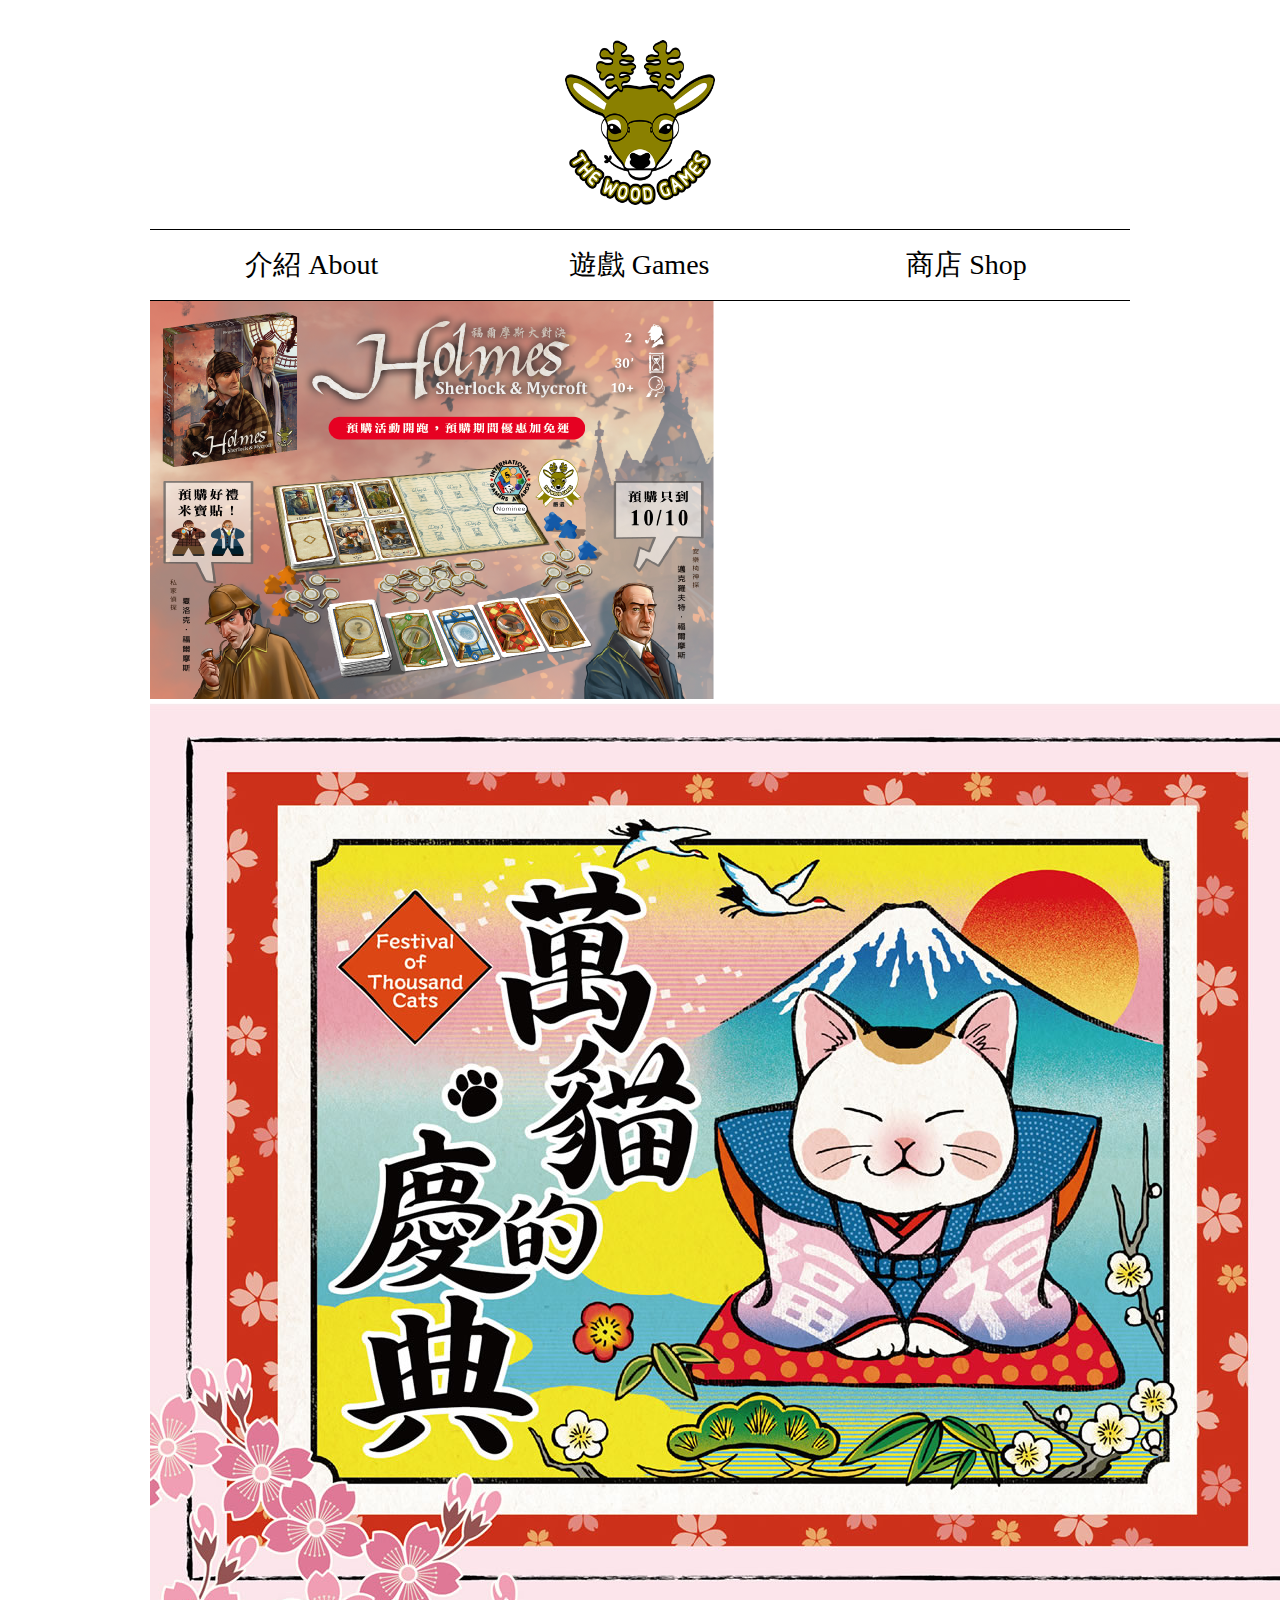
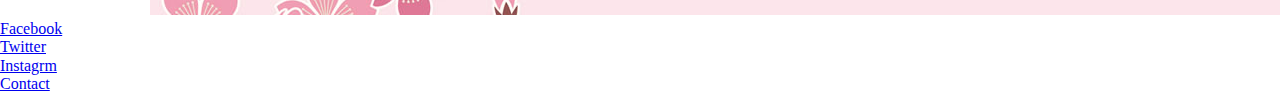
==== thewoodgames_1101/index.html @ 2da6155d "test" ====
<!DOCTYPE html>
<html lang="zh-Haunt-TW">
<head>
    <meta charset="UTF-8">
    <meta name="viewport" content="width=device-width, initial-scale=1.0">
    <title>Document</title>
    <link rel="stylesheet" href="css/main.css">
    <link rel="stylesheet" href="css/normailze.css"> 
</head>
<body>
    <div class="main">
        <header>
            <img class="logo" src="img/logo.png" alt="">
        </header>
        <nav>
            <ul>
                <li>
                    <span>介紹</span>
                    <span class="en">About</span>
                </li>
                <li>
                    <span>遊戲</span>
                    <span class="en">Games</span>
                </li>
                <li>
                    <span>商店</span>
                    <span class="en">Shop</span>
                </li>
            </ul>
        </nav>
        <div class="content">
            <img src="img/0.5.png" alt="">
            <img src="img/DM.jpg" alt="">
        </div>
    </div>
    <footer>
        <ul>
            <li><a href="https://www.facebook.com/dasholzspiele.de/">Facebook</a></li>
            <li><a href="#">Twitter</a></li>
            <li><a href="#">Instagrm</a></li>
            <li><a href="#">Contact</a></li>
        </ul>
        <div></div>
</body>
</html>
---- thewoodgames_1101/css/main.css ----
html {
    -webkit-box-sizing: border-box;
    -moz-box-sizing: border-box;
    box-sizing: border-box;
}

*,
*:before,
*:after {
    -webkit-box-sizing: inherit;
    -moz-box-sizing: inherit;
    box-sizing: inherit;
}
ul {
    list-style-type: none;
    margin: 0;
    padding: 0;
  }
.main{
    width: 980px;
    margin: 0 auto;
}
  /* .main .logo{
    width: 150px;
  }  */
  .main>header{
    text-align: center;
    width: 800px;
    margin: 0 auto;
    padding-top: 40px;
    padding-bottom: 20px;
  }
  .main>header>img.logo{
    width: 150px;
    /* margin-top: 40px;
    margin-bottom: 20px; */
  }
.main>nav{
    border-top: 1px solid black;
    border-bottom: 1px solid black;
}

.main>nav>ul>li{
    display: inline-block;
    width: 33%;
    height: 70px;
    line-height: 70px;
    text-align: center;
    font-size: 28px;   
}
/* .en{
    color: rgb(169, 230, 29);
} */
---- thewoodgames_1101/css/normailze.css ----
/*! normalize.css v8.0.1 | MIT License | github.com/necolas/normalize.css */

/* Document
   ========================================================================== */

/**
 * 1. Correct the line height in all browsers.
 * 2. Prevent adjustments of font size after orientation changes in iOS.
 */

 html {
  line-height: 1.15; /* 1 */
  -webkit-text-size-adjust: 100%; /* 2 */
}

/* Sections
   ========================================================================== */

/**
 * Remove the margin in all browsers.
 */

body {
  margin: 0;
}

/**
 * Render the `main` element consistently in IE.
 */

main {
  display: block;
}

/**
 * Correct the font size and margin on `h1` elements within `section` and
 * `article` contexts in Chrome, Firefox, and Safari.
 */

h1 {
  font-size: 2em;
  margin: 0.67em 0;
}

/* Grouping content
   ========================================================================== */

/**
 * 1. Add the correct box sizing in Firefox.
 * 2. Show the overflow in Edge and IE.
 */

hr {
  box-sizing: content-box; /* 1 */
  height: 0; /* 1 */
  overflow: visible; /* 2 */
}

/**
 * 1. Correct the inheritance and scaling of font size in all browsers.
 * 2. Correct the odd `em` font sizing in all browsers.
 */

pre {
  font-family: monospace, monospace; /* 1 */
  font-size: 1em; /* 2 */
}

/* Text-level semantics
   ========================================================================== */

/**
 * Remove the gray background on active links in IE 10.
 */

a {
  background-color: transparent;
}

/**
 * 1. Remove the bottom border in Chrome 57-
 * 2. Add the correct text decoration in Chrome, Edge, IE, Opera, and Safari.
 */

abbr[title] {
  border-bottom: none; /* 1 */
  text-decoration: underline; /* 2 */
  text-decoration: underline dotted; /* 2 */
}

/**
 * Add the correct font weight in Chrome, Edge, and Safari.
 */

b,
strong {
  font-weight: bolder;
}

/**
 * 1. Correct the inheritance and scaling of font size in all browsers.
 * 2. Correct the odd `em` font sizing in all browsers.
 */

code,
kbd,
samp {
  font-family: monospace, monospace; /* 1 */
  font-size: 1em; /* 2 */
}

/**
 * Add the correct font size in all browsers.
 */

small {
  font-size: 80%;
}

/**
 * Prevent `sub` and `sup` elements from affecting the line height in
 * all browsers.
 */

sub,
sup {
  font-size: 75%;
  line-height: 0;
  position: relative;
  vertical-align: baseline;
}

sub {
  bottom: -0.25em;
}

sup {
  top: -0.5em;
}

/* Embedded content
   ========================================================================== */

/**
 * Remove the border on images inside links in IE 10.
 */

img {
  border-style: none;
}

/* Forms
   ========================================================================== */

/**
 * 1. Change the font styles in all browsers.
 * 2. Remove the margin in Firefox and Safari.
 */

button,
input,
optgroup,
select,
textarea {
  font-family: inherit; /* 1 */
  font-size: 100%; /* 1 */
  line-height: 1.15; /* 1 */
  margin: 0; /* 2 */
}

/**
 * Show the overflow in IE.
 * 1. Show the overflow in Edge.
 */

button,
input { /* 1 */
  overflow: visible;
}

/**
 * Remove the inheritance of text transform in Edge, Firefox, and IE.
 * 1. Remove the inheritance of text transform in Firefox.
 */

button,
select { /* 1 */
  text-transform: none;
}

/**
 * Correct the inability to style clickable types in iOS and Safari.
 */

/* button,
[type="button"],
[type="reset"],
[type="submit"] {
  -webkit-appearance: button;
} */

/**
 * Remove the inner border and padding in Firefox.
 */

button::-moz-focus-inner,
[type="button"]::-moz-focus-inner,
[type="reset"]::-moz-focus-inner,
[type="submit"]::-moz-focus-inner {
  border-style: none;
  padding: 0;
}

/**
 * Restore the focus styles unset by the previous rule.
 */

button:-moz-focusring,
[type="button"]:-moz-focusring,
[type="reset"]:-moz-focusring,
[type="submit"]:-moz-focusring {
  outline: 1px dotted ButtonText;
}

/**
 * Correct the padding in Firefox.
 */

fieldset {
  padding: 0.35em 0.75em 0.625em;
}

/**
 * 1. Correct the text wrapping in Edge and IE.
 * 2. Correct the color inheritance from `fieldset` elements in IE.
 * 3. Remove the padding so developers are not caught out when they zero out
 *    `fieldset` elements in all browsers.
 */

legend {
  box-sizing: border-box; /* 1 */
  color: inherit; /* 2 */
  display: table; /* 1 */
  max-width: 100%; /* 1 */
  padding: 0; /* 3 */
  white-space: normal; /* 1 */
}

/**
 * Add the correct vertical alignment in Chrome, Firefox, and Opera.
 */

progress {
  vertical-align: baseline;
}

/**
 * Remove the default vertical scrollbar in IE 10+.
 */

textarea {
  overflow: auto;
}

/**
 * 1. Add the correct box sizing in IE 10.
 * 2. Remove the padding in IE 10.
 */

[type="checkbox"],
[type="radio"] {
  box-sizing: border-box; /* 1 */
  padding: 0; /* 2 */
}

/**
 * Correct the cursor style of increment and decrement buttons in Chrome.
 */

[type="number"]::-webkit-inner-spin-button,
[type="number"]::-webkit-outer-spin-button {
  height: auto;
}

/**
 * 1. Correct the odd appearance in Chrome and Safari.
 * 2. Correct the outline style in Safari.
 */

[type="search"] {
  /* -webkit-appearance: textfield; */
  outline-offset: -2px; /* 2 */
}

/**
 * Remove the inner padding in Chrome and Safari on macOS.
 */

[type="search"]::-webkit-search-decoration {
  -webkit-appearance: none;
}

/**
 * 1. Correct the inability to style clickable types in iOS and Safari.
 * 2. Change font properties to `inherit` in Safari.
 */

::-webkit-file-upload-button {
  -webkit-appearance: button; /* 1 */
  font: inherit; /* 2 */
}

/* Interactive
   ========================================================================== */

/*
 * Add the correct display in Edge, IE 10+, and Firefox.
 */

details {
  display: block;
}

/*
 * Add the correct display in all browsers.
 */

summary {
  display: list-item;
}

/* Misc
   ========================================================================== */

/**
 * Add the correct display in IE 10+.
 */

template {
  display: none;
}

/**
 * Add the correct display in IE 10.
 */

[hidden] {
  display: none;
}
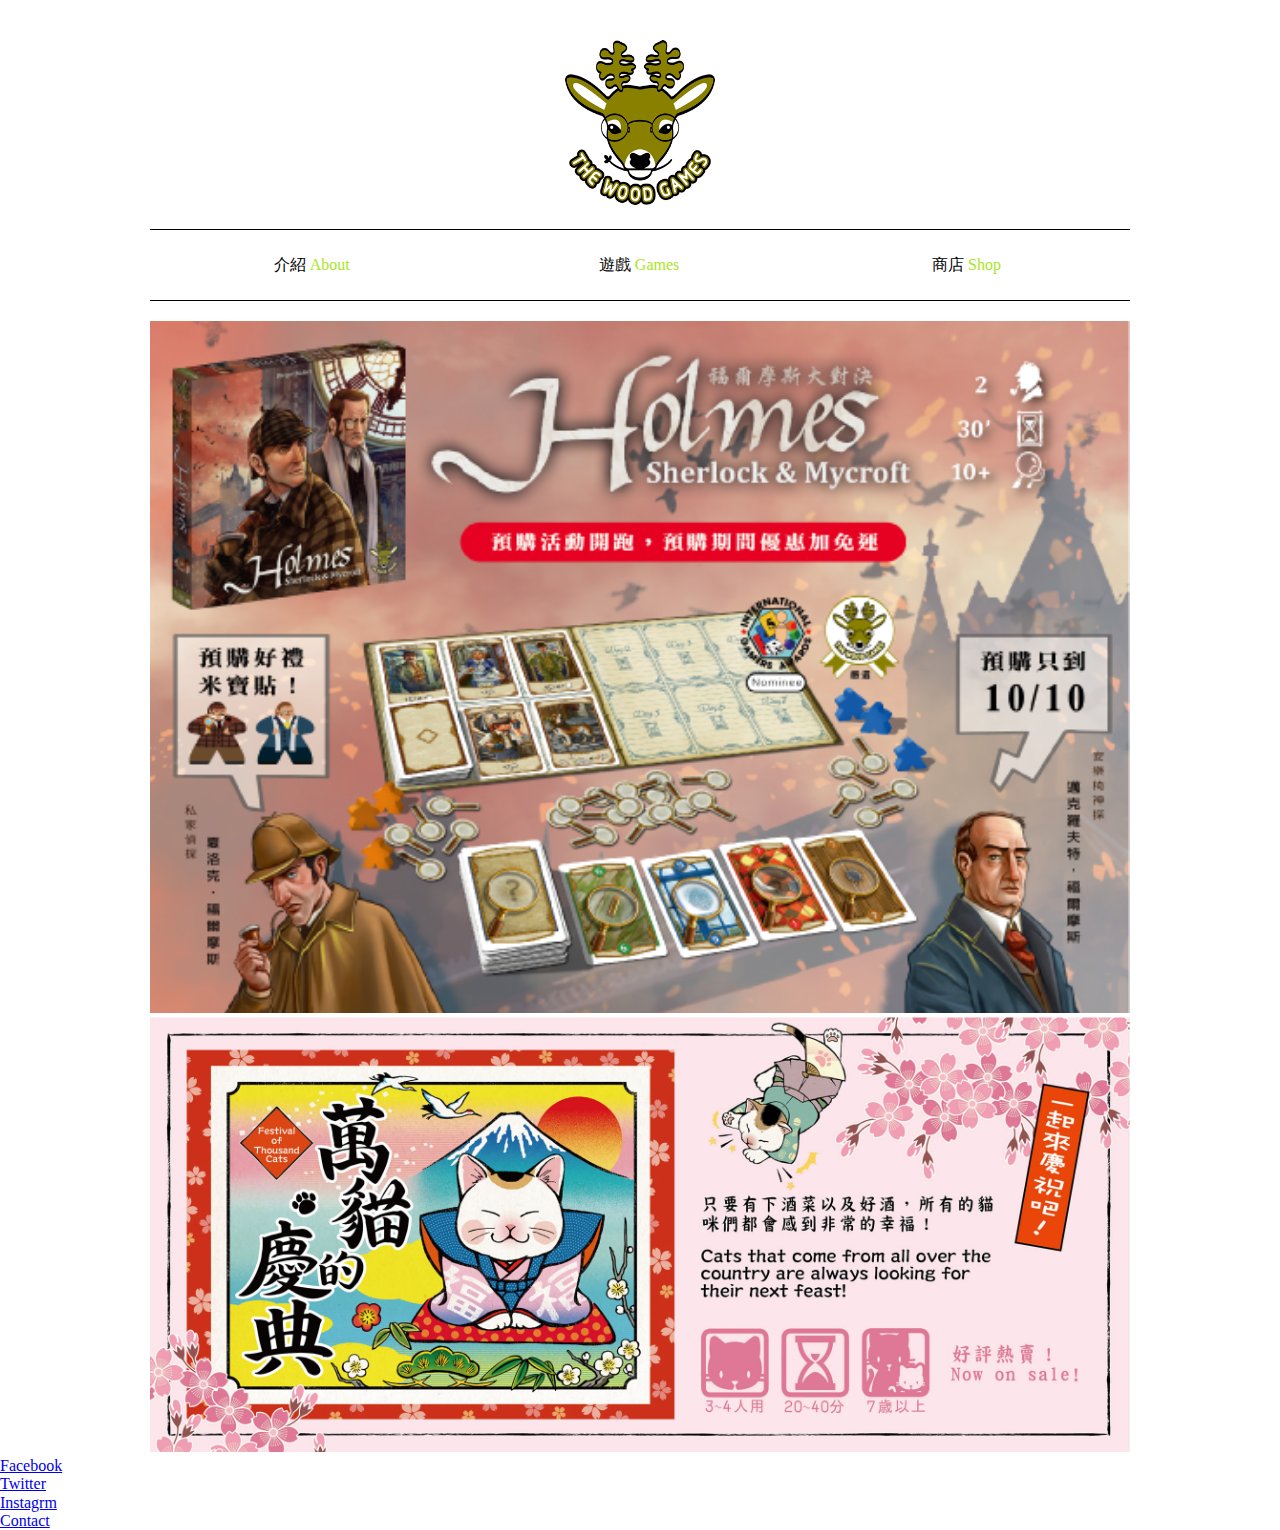
==== commit e67403a2: "mobile" ====
--- a/thewoodgames_1101/index.html
+++ b/thewoodgames_1101/index.html
@@ -15,21 +15,32 @@
         <nav>
             <ul>
                 <li>
-                    <span>介紹</span>
-                    <span class="en">About</span>
+                    <div class="nav_item">
+                        <span>介紹</span>
+                        <span class="en">About</span>
+                    </div>
                 </li>
                 <li>
-                    <span>遊戲</span>
-                    <span class="en">Games</span>
+                    <div class="nav_item">
+                        <span>遊戲</span>
+                        <span class="en">Games</span>
+                        <div class="nav_child">
+                            <a href="#">萬貓的慶典 <br> Festival of Thousand Cats</a>
+                            <a href="#">福爾摩斯大對決 <br> Holmes : Sherlock & Mycroft</a>
+                        </div>
+                    </div>
                 </li>
                 <li>
-                    <span>商店</span>
-                    <span class="en">Shop</span>
+                    <div class="nav_item">
+                        <span>商店</span>
+                        <span class="en">Shop</span>
+                    </div>
                 </li>
             </ul>
         </nav>
         <div class="content">
             <img src="img/0.5.png" alt="">
+
             <img src="img/DM.jpg" alt="">
         </div>
     </div>
--- a/thewoodgames_1101/css/main.css
+++ b/thewoodgames_1101/css/main.css
@@ -16,28 +16,37 @@
     margin: 0;
     padding: 0;
   }
+  /* body{
+    font-size: 30px;
+  } */
 .main{
-    width: 980px;
+    /* width: 100%; */
+    max-width: 980px;
     margin: 0 auto;
+    /* padding: 0 15px; */
 }
   /* .main .logo{
     width: 150px;
   }  */
   .main>header{
     text-align: center;
-    width: 800px;
+    /* width: 800px;
     margin: 0 auto;
     padding-top: 40px;
-    padding-bottom: 20px;
+    padding-bottom: 20px; */
+    
   }
   .main>header>img.logo{
     width: 150px;
-    /* margin-top: 40px;
-    margin-bottom: 20px; */
+    /* display: block;
+    margin: 0 auto; */
+    margin-top: 40px;
+    margin-bottom: 20px;
   }
 .main>nav{
     border-top: 1px solid black;
     border-bottom: 1px solid black;
+    margin-bottom: 20px;
 }
 
 .main>nav>ul>li{
@@ -46,8 +55,52 @@
     height: 70px;
     line-height: 70px;
     text-align: center;
-    font-size: 28px;   
+    font-size: 28p;
 }
-/* .en{
+.main>nav>ul>li>.nav_item{
+  color: #000;
+  text-decoration: none;
+  display: block;
+  position: relative;
+  /* width: 100%; */
+}
+.main>nav>ul>li>.nav_item>.nav_child{
+  display: none;
+  position: absolute;
+  width: 100%;
+}
+.main>nav>ul>li>.nav_item>.nav_child a{
+  background-color: #898000;
+  text-decoration: none;
+  color: #fff;
+  line-height: 20px;
+  font-size: 16px;
+  display: block;
+  padding: 10px 20px;
+  text-align: left;
+}
+.main>nav>ul>li>.nav_item>.nav_child a:hover{
+  background-color: #000;
+}
+
+.main>nav>ul>li>.nav_item:hover{
+  background-color: #dcdddd;
+}
+.main>nav>ul>li>.nav_item:hover .nav_child{
+  display: block;
+}
+
+
+.content img{
+  width: 100%;
+}
+.en{
     color: rgb(169, 230, 29);
-} */
+}
+@media(max-width:992px){
+  .main>nav>ul>li{
+    width:100%
+  }
+}
+
+  
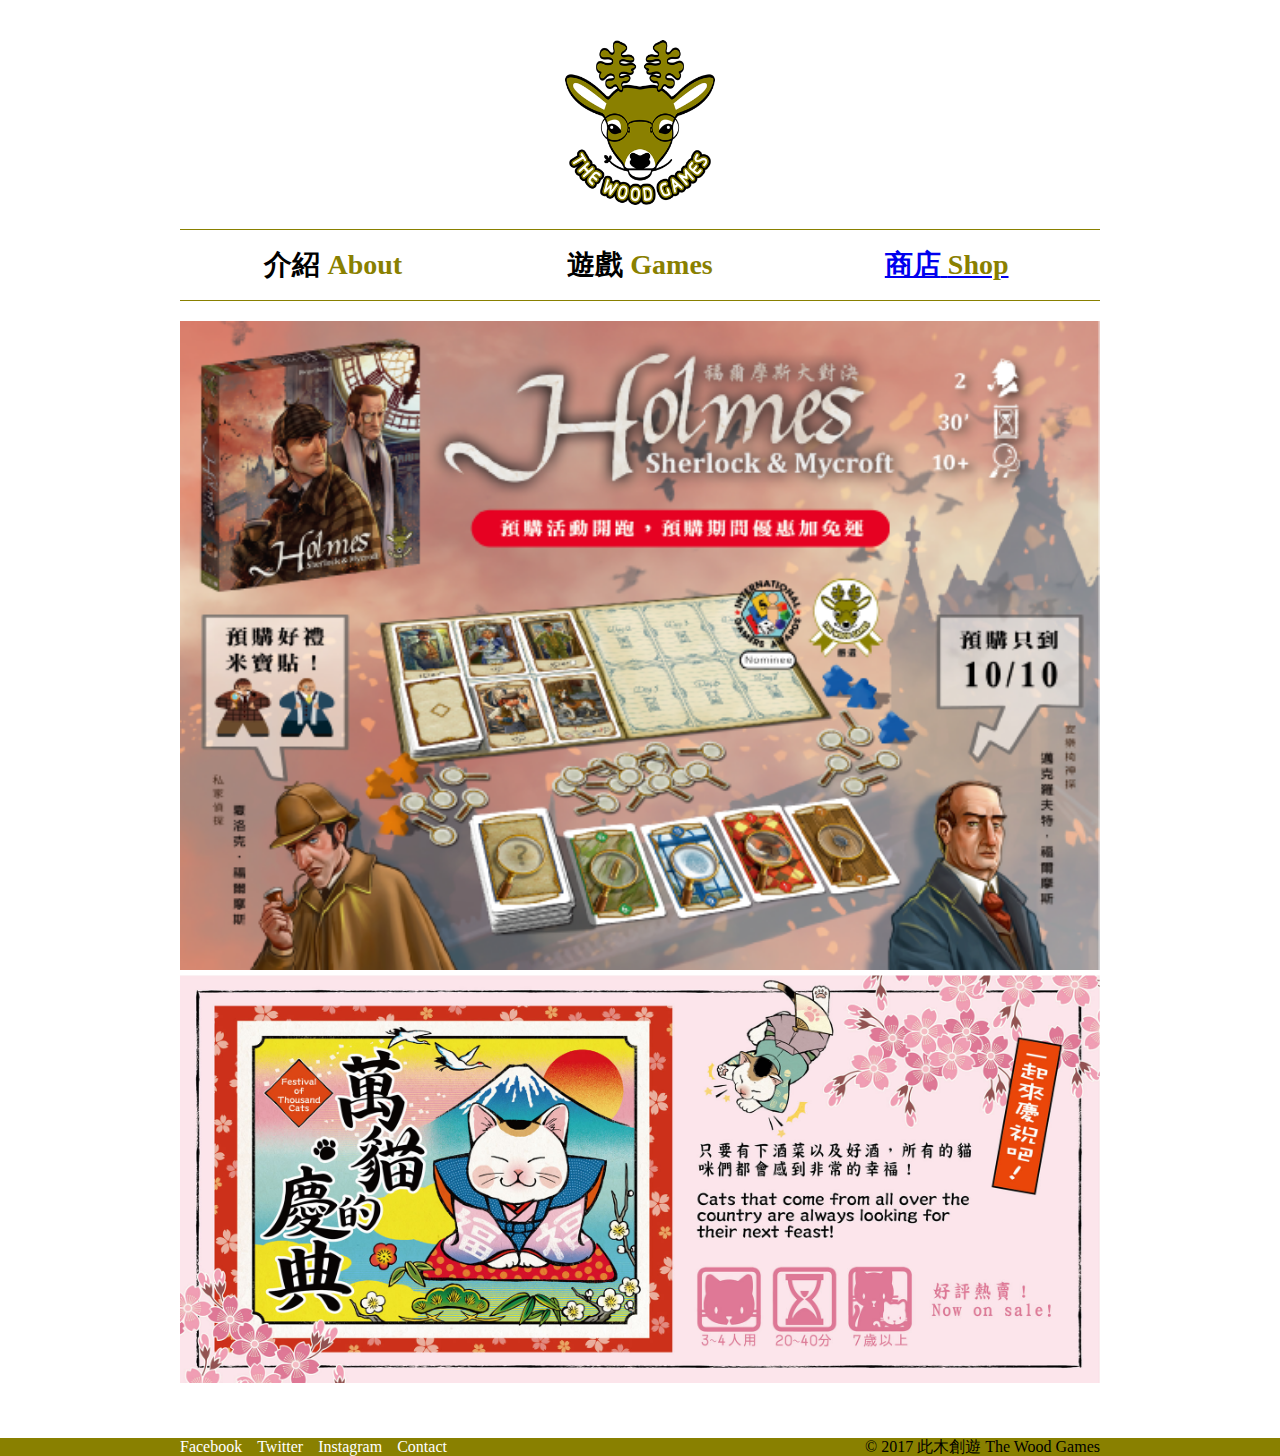
==== commit 06f1cd41: "reset" ====
--- a/thewoodgames_1101/index.html
+++ b/thewoodgames_1101/index.html
@@ -10,20 +10,22 @@
 <body>
     <div class="main">
         <header>
+            <a href="index.html">
             <img class="logo" src="img/logo.png" alt="">
+            </a>
         </header>
         <nav>
             <ul>
                 <li>
                     <div class="nav_item">
                         <span>介紹</span>
-                        <span class="en">About</span>
+                        <span class="en_text">About</span>
                     </div>
                 </li>
                 <li>
                     <div class="nav_item">
                         <span>遊戲</span>
-                        <span class="en">Games</span>
+                        <span class="en_text">Games</span>
                         <div class="nav_child">
                             <a href="#">萬貓的慶典 <br> Festival of Thousand Cats</a>
                             <a href="#">福爾摩斯大對決 <br> Holmes : Sherlock & Mycroft</a>
@@ -32,8 +34,10 @@
                 </li>
                 <li>
                     <div class="nav_item">
+                     <a href="shop.html">
                         <span>商店</span>
-                        <span class="en">Shop</span>
+                        <span class="en_text">Shop</span>
+                     </a>
                     </div>
                 </li>
             </ul>
@@ -45,12 +49,16 @@
         </div>
     </div>
     <footer>
+        <div class="main">
         <ul>
-            <li><a href="https://www.facebook.com/dasholzspiele.de/">Facebook</a></li>
+            <li><a href="#">Facebook</a></li>
             <li><a href="#">Twitter</a></li>
-            <li><a href="#">Instagrm</a></li>
+            <li><a href="#">Instagram</a></li>
             <li><a href="#">Contact</a></li>
         </ul>
-        <div></div>
+    
+        <div>© 2017 此木創遊 The Wood Games</div>
+        </div>
+    </footer>
 </body>
 </html>--- a/thewoodgames_1101/css/main.css
+++ b/thewoodgames_1101/css/main.css
@@ -1,70 +1,80 @@
 html {
-    -webkit-box-sizing: border-box;
-    -moz-box-sizing: border-box;
-    box-sizing: border-box;
+  -webkit-box-sizing: border-box;
+  -moz-box-sizing: border-box;
+  box-sizing: border-box;
 }
 
 *,
 *:before,
 *:after {
-    -webkit-box-sizing: inherit;
-    -moz-box-sizing: inherit;
-    box-sizing: inherit;
-}
+  -webkit-box-sizing: inherit;
+  -moz-box-sizing: inherit;
+  box-sizing: inherit;
+}
+
 ul {
-    list-style-type: none;
-    margin: 0;
-    padding: 0;
-  }
-  /* body{
-    font-size: 30px;
-  } */
+  list-style-type: none;
+  margin: 0;
+  padding: 0;
+}
 .main{
-    /* width: 100%; */
-    max-width: 980px;
-    margin: 0 auto;
-    /* padding: 0 15px; */
-}
-  /* .main .logo{
-    width: 150px;
-  }  */
-  .main>header{
-    text-align: center;
-    /* width: 800px;
-    margin: 0 auto;
-    padding-top: 40px;
-    padding-bottom: 20px; */
-    
-  }
-  .main>header>img.logo{
-    width: 150px;
-    /* display: block;
-    margin: 0 auto; */
-    margin-top: 40px;
-    margin-bottom: 20px;
-  }
+  width: 100%;
+  max-width: 950px;
+  margin: 0 auto;
+  padding: 0 15px;
+  /* background-color: brown; */
+}
+.main>header{
+  text-align: center;
+  /* padding-top: 40px;
+  padding-bottom: 20px; */
+}
+.main>header img.logo{
+  width: 150px;
+  /* display: block;
+  margin: 0 auto; */
+  margin-top: 40px;
+  margin-bottom: 20px;
+}
 .main>nav{
-    border-top: 1px solid black;
-    border-bottom: 1px solid black;
-    margin-bottom: 20px;
-}
-
+  border-top: 1px solid #898000;
+  border-bottom: 1px solid #898000;
+  margin-bottom: 20px;
+  /* background-color: red; */
+}
+.main>nav>ul{
+  display: flex;
+}
 .main>nav>ul>li{
-    display: inline-block;
-    width: 33%;
-    height: 70px;
-    line-height: 70px;
-    text-align: center;
-    font-size: 28p;
+  /* background-color: red; */
+
+  /* 
+  這是 display inline-block 的排版方式 
+  */
+  /* display: inline-block;
+  width: 33.333333%;
+  margin-right: -4px; */
+
+  /* 
+  這是 display flex 的排版方式 
+  */
+  flex:1;
+
+  height: 70px;
+  line-height: 70px;
+  text-align: center;
+  font-size: 28px;
+  font-weight: bold;
 }
 .main>nav>ul>li>.nav_item{
+  text-decoration: none;
   color: #000;
-  text-decoration: none;
   display: block;
   position: relative;
-  /* width: 100%; */
+  width: 100%;
 }
 .main>nav>ul>li>.nav_item>.nav_child{
+  /* background-color: red; */
   display: none;
   position: absolute;
   width: 100%;
@@ -84,23 +94,172 @@
 }
 
 .main>nav>ul>li>.nav_item:hover{
-  background-color: #dcdddd;
-}
+  background-color: #DCDDDD;
+}
+
 .main>nav>ul>li>.nav_item:hover .nav_child{
   display: block;
 }
 
-
-.content img{
-  width: 100%;
-}
-.en{
-    color: rgb(169, 230, 29);
-}
+.main>.content img{
+  width: 100%;
+}
+
+.en_text{
+  color: #898000;
+}
+
+
+/* shop.html 的 css */
+.shop_content>.p_content{
+  color: #58595B;
+  line-height: 20px;
+  letter-spacing: 1.5px;
+  font-size: 15px;
+  font-weight: bold;
+}
+.shop_content>.item_wrap{
+  border: 1px solid #898000;
+  font-weight: bold;
+}
+.shop_content>.item_wrap>.item_row{
+  display: flex;
+  padding: 15px;
+  gap: 15px;
+  border-bottom: 1px solid #898000; 
+}
+.shop_content>.item_wrap>.item_row:last-child{
+  border-bottom: none;
+}
+/* .shop_content>.item_wrap>.item_row>div{
+  flex: 1;
+} */
+.shop_content>.item_wrap>.item_row>.item_left{
+  /* width: 20%; */
+  flex-basis: 20%;
+}
+.product_img{
+  width: 100%;
+}
+.shop_content>.item_wrap>.item_row>.item_mid{
+  /* width: 40%; */
+  flex-basis: 40%;
+  display: flex;
+  flex-direction: column;
+
+  /* justify-content: space-between; */
+
+  /* position: relative; */
+}
+.price{
+  /* 
+  position: absolute;
+  bottom: 0; 
+  */
+  color: #898000;
+}
+.item_mid > h2{
+  margin: 0;
+  font-size: 22px;
+  line-height: 25px;
+
+  margin-bottom: auto;
+}
+.shop_content>.item_wrap>.item_row>.item_right{
+  /* width: 40%; */
+  flex-basis: 40%;
+}
+
+.shop_content>.item_wrap>.item_row>.item_right .item_title{
+  border-bottom: 1px solid #898000;
+  padding-bottom: 3px;
+}
+.shop_content>.item_wrap>.item_row>.item_right .item_child{
+  display: flex;
+  margin-top: 10px;
+}
+.item_child>.item_child_left{
+  margin-right: auto;
+}
+.item_child>.item_child_right{
+  padding-top: 5px;
+}
+.price_txt{
+  color: #898000;
+  font-size: 17px;
+  margin-bottom: 8px;
+}
+.game_txt{
+  line-height: 19px;
+  font-size: 15px;
+}
+.buy_btn{
+  text-decoration: none;
+  background: #827B00;
+  color: #fff;
+  padding: 7px;
+  border-radius: 14px;
+}
+/* .buy_btn{
+  width: 82px;
+  height: 32px;
+  line-height: 32px;
+  background-color: #8A8000;
+  border-radius: 14px;
+  text-align: center;
+  color: #ffffff;
+  font-size: 15px;
+  display: block;
+  text-decoration: none;
+} */
+
+
+.buy_btn:hover{
+  background: #000;
+}
+footer{
+  background-color: #898000;
+  margin-top: 50px;
+}
+/* flex解決方案 */
+
+footer>.main{
+  display: flex;
+  justify-content: space-between;
+  align-items: center;
+  color: fff;
+  /* padding-top: 30px; */
+}
+footer>.main>ul{
+  display: flex;
+  margin-right: auto;
+  gap: 15px;
+}
+footer>.main>ul>li>a{
+text-decoration: none;
+color: #fff;
+}
+footer>.main>ul>li>a:hover{
+  border-bottom: 1px solid #fff;
+}
+
 @media(max-width:992px){
+  .main>nav>ul{
+      flex-direction: column;
+  }
   .main>nav>ul>li{
-    width:100%
-  }
-}
-
-  
+      width: 100%;
+  }
+  .shop_content>.item_wrap>.item_row{
+      flex-direction: column;
+  }
+  /* .shop_content>.item_wrap>.item_row>.item_left{
+      width: 100%;
+  }
+  .shop_content>.item_wrap>.item_row>.item_mid{
+      width: 100%;
+  }
+  .shop_content>.item_wrap>.item_row>.item_right{
+      width: 100%;
+  } */
+}
